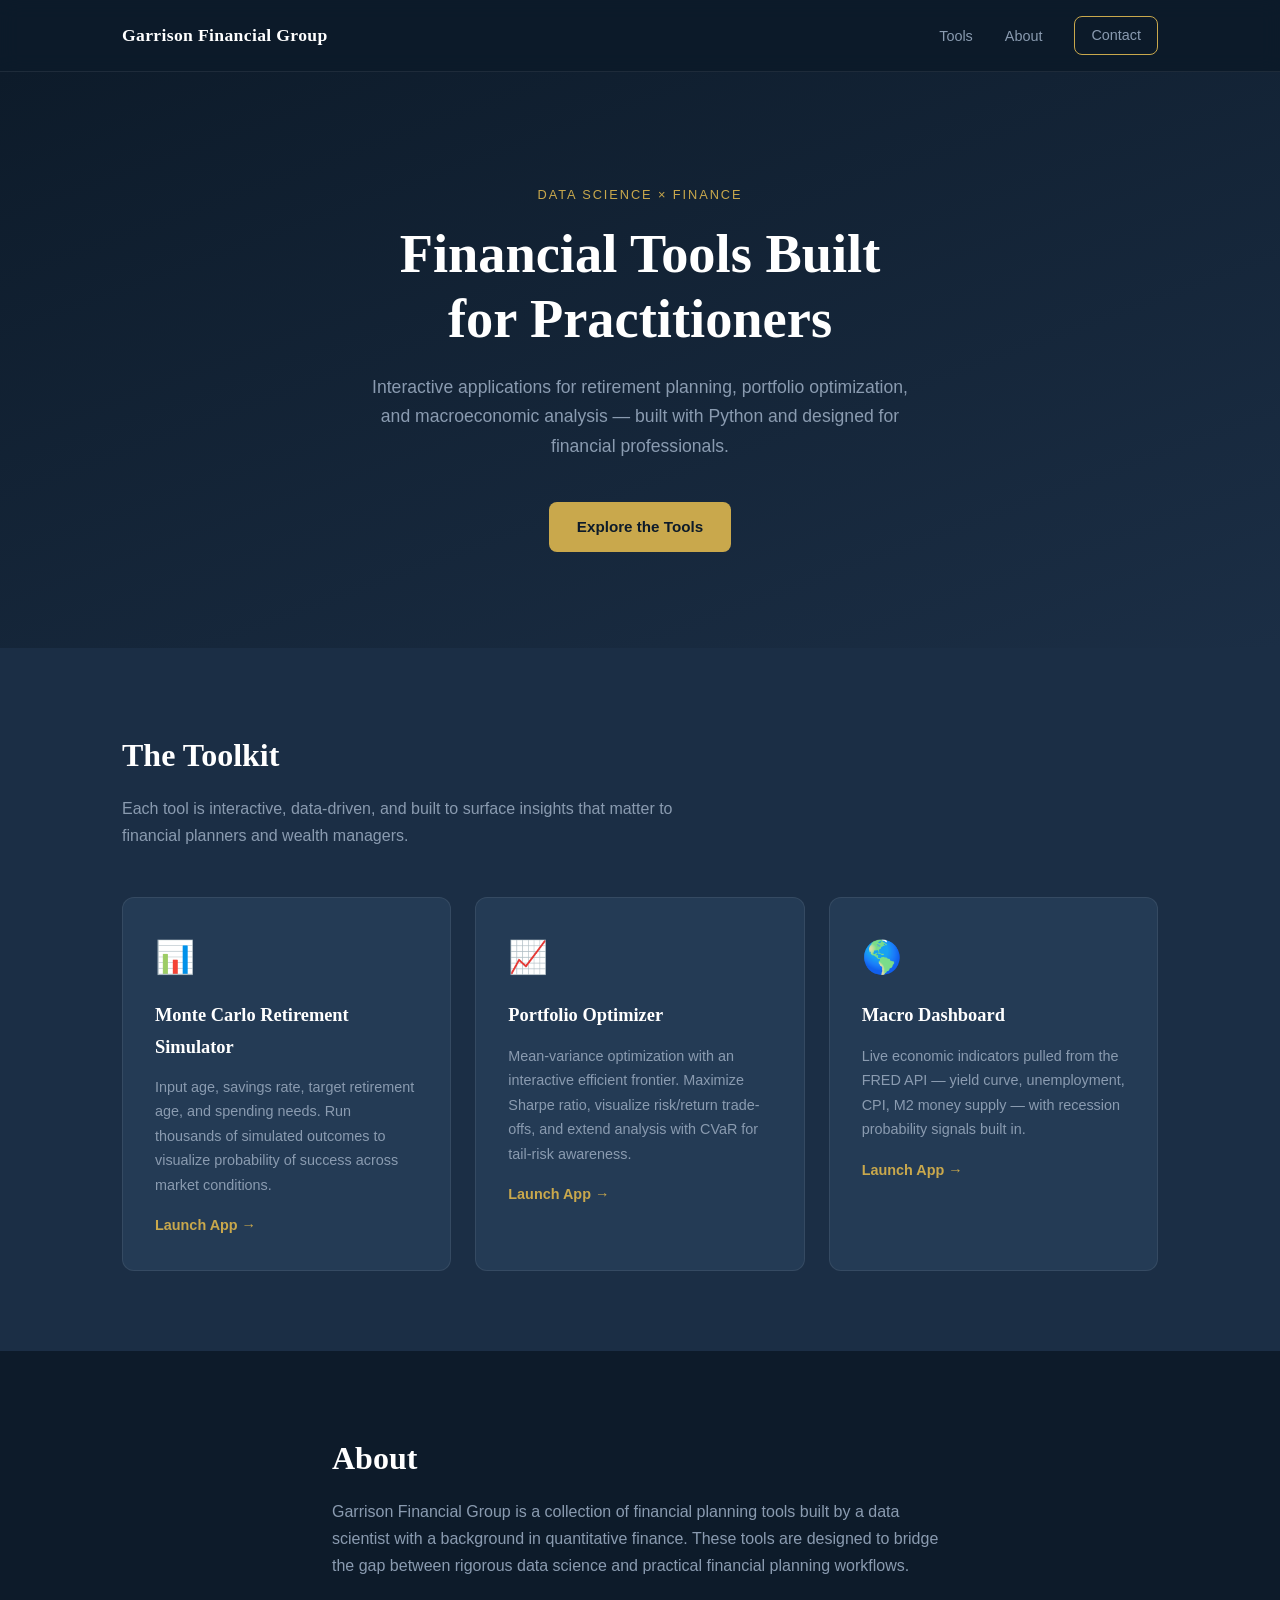
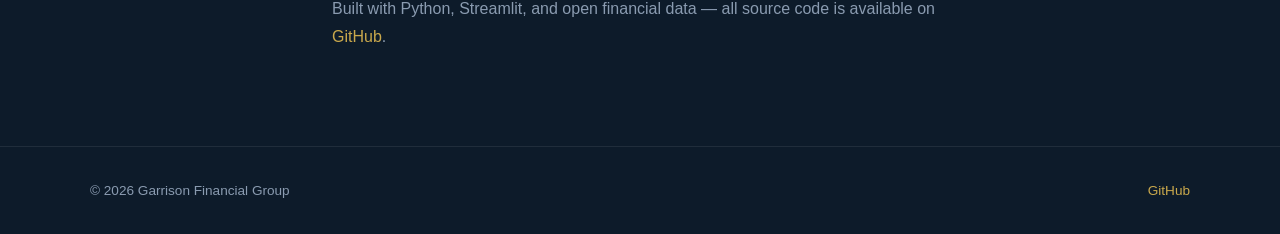
==== docs/index.html @ 246202d9 "feat: add Portfolio Optimizer embed page and landing card link - docs/portfolio-optimizer.html: full" ====
<!DOCTYPE html>
<html lang="en">
<head>
  <meta charset="UTF-8" />
  <meta name="viewport" content="width=device-width, initial-scale=1.0" />
  <title>Garrison Financial Group</title>
  <link rel="stylesheet" href="css/style.css" />
</head>
<body>

  <!-- Navigation -->
  <nav class="navbar">
    <div class="nav-inner">
      <span class="nav-logo">Garrison Financial Group</span>
      <ul class="nav-links">
        <li><a href="#tools">Tools</a></li>
        <li><a href="#about">About</a></li>
        <li><a href="mailto:your@email.com" class="btn-outline">Contact</a></li>
      </ul>
    </div>
  </nav>

  <!-- Hero -->
  <section class="hero">
    <div class="hero-inner">
      <p class="hero-eyebrow">Data Science &times; Finance</p>
      <h1 class="hero-headline">Financial Tools Built<br>for Practitioners</h1>
      <p class="hero-sub">
        Interactive applications for retirement planning, portfolio optimization,
        and macroeconomic analysis — built with Python and designed for financial professionals.
      </p>
      <a href="#tools" class="btn-primary">Explore the Tools</a>
    </div>
  </section>

  <!-- Tools -->
  <section class="tools" id="tools">
    <div class="section-inner">
      <h2 class="section-title">The Toolkit</h2>
      <p class="section-sub">Each tool is interactive, data-driven, and built to surface insights that matter to financial planners and wealth managers.</p>

      <div class="tool-grid">

        <div class="tool-card">
          <div class="tool-icon">&#x1F4CA;</div>
          <h3>Monte Carlo Retirement Simulator</h3>
          <p>
            Input age, savings rate, target retirement age, and spending needs.
            Run thousands of simulated outcomes to visualize probability of success
            across market conditions.
          </p>
          <a href="/monte-carlo.html" class="btn-card">Launch App &rarr;</a>
        </div>

        <div class="tool-card">
          <div class="tool-icon">&#x1F4C8;</div>
          <h3>Portfolio Optimizer</h3>
          <p>
            Mean-variance optimization with an interactive efficient frontier.
            Maximize Sharpe ratio, visualize risk/return trade-offs, and extend
            analysis with CVaR for tail-risk awareness.
          </p>
          <a href="/portfolio-optimizer.html" class="btn-card">Launch App &rarr;</a>
        </div>

        <div class="tool-card">
          <div class="tool-icon">&#x1F30E;</div>
          <h3>Macro Dashboard</h3>
          <p>
            Live economic indicators pulled from the FRED API — yield curve,
            unemployment, CPI, M2 money supply — with recession probability
            signals built in.
          </p>
          <a href="#" class="btn-card" target="_blank" rel="noopener">Launch App &rarr;</a>
        </div>

      </div>
    </div>
  </section>

  <!-- About -->
  <section class="about" id="about">
    <div class="section-inner about-inner">
      <div class="about-text">
        <h2 class="section-title">About</h2>
        <p>
          Garrison Financial Group is a collection of financial planning tools
          built by a data scientist with a background in quantitative finance.
          These tools are designed to bridge the gap between rigorous data science
          and practical financial planning workflows.
        </p>
        <p>
          Built with Python, Streamlit, and open financial data — all source code
          is available on <a href="https://github.com/yourusername/garrison-financial-group" target="_blank" rel="noopener">GitHub</a>.
        </p>
      </div>
    </div>
  </section>

  <!-- Footer -->
  <footer class="footer">
    <div class="footer-inner">
      <span>&copy; 2026 Garrison Financial Group</span>
      <a href="https://github.com/yourusername/garrison-financial-group" target="_blank" rel="noopener">GitHub</a>
    </div>
  </footer>

  <script src="js/main.js"></script>
</body>
</html>
---- docs/css/style.css ----
/* =============================================
   Garrison Financial Group — Stylesheet
   ============================================= */

/* --- Reset & Base --- */
*, *::before, *::after {
  box-sizing: border-box;
  margin: 0;
  padding: 0;
}

:root {
  --navy:       #0d1b2a;
  --navy-mid:   #1b2e45;
  --navy-light: #243b55;
  --gold:       #c9a84c;
  --gold-light: #e0c068;
  --white:      #ffffff;
  --off-white:  #f4f6f9;
  --text-muted: #8a9bb0;
  --border:     rgba(255,255,255,0.08);

  --font-sans: 'Georgia', 'Times New Roman', serif;
  --font-ui:   -apple-system, BlinkMacSystemFont, 'Segoe UI', Roboto, sans-serif;

  --max-width: 1100px;
  --radius: 8px;
}

html {
  scroll-behavior: smooth;
}

body {
  font-family: var(--font-ui);
  background-color: var(--navy);
  color: var(--white);
  line-height: 1.7;
  -webkit-font-smoothing: antialiased;
}

a {
  color: var(--gold);
  text-decoration: none;
  transition: color 0.2s;
}

a:hover {
  color: var(--gold-light);
}

/* --- Navbar --- */
.navbar {
  position: sticky;
  top: 0;
  z-index: 100;
  background: rgba(13, 27, 42, 0.92);
  backdrop-filter: blur(10px);
  border-bottom: 1px solid var(--border);
}

.nav-inner {
  max-width: var(--max-width);
  margin: 0 auto;
  padding: 1rem 2rem;
  display: flex;
  align-items: center;
  justify-content: space-between;
}

.nav-logo {
  font-family: var(--font-sans);
  font-size: 1.1rem;
  font-weight: bold;
  color: var(--white);
  letter-spacing: 0.02em;
}

.nav-links {
  list-style: none;
  display: flex;
  gap: 2rem;
  align-items: center;
}

.nav-links a {
  color: var(--text-muted);
  font-size: 0.9rem;
  transition: color 0.2s;
}

.nav-links a:hover {
  color: var(--white);
}

/* --- Buttons --- */
.btn-primary {
  display: inline-block;
  padding: 0.75rem 1.75rem;
  background: var(--gold);
  color: var(--navy);
  font-weight: 600;
  font-size: 0.95rem;
  border-radius: var(--radius);
  transition: background 0.2s, transform 0.1s;
}

.btn-primary:hover {
  background: var(--gold-light);
  color: var(--navy);
  transform: translateY(-1px);
}

.btn-outline {
  display: inline-block;
  padding: 0.4rem 1rem;
  border: 1px solid var(--gold);
  color: var(--gold);
  border-radius: var(--radius);
  font-size: 0.85rem;
  transition: all 0.2s;
}

.btn-outline:hover {
  background: var(--gold);
  color: var(--navy);
}

.btn-card {
  display: inline-block;
  margin-top: 1rem;
  font-size: 0.9rem;
  font-weight: 600;
  color: var(--gold);
  transition: color 0.2s;
}

.btn-card:hover {
  color: var(--gold-light);
}

/* --- Hero --- */
.hero {
  padding: 7rem 2rem 6rem;
  text-align: center;
  background: linear-gradient(160deg, var(--navy) 0%, var(--navy-mid) 100%);
}

.hero-inner {
  max-width: 720px;
  margin: 0 auto;
}

.hero-eyebrow {
  font-size: 0.8rem;
  letter-spacing: 0.15em;
  text-transform: uppercase;
  color: var(--gold);
  margin-bottom: 1rem;
}

.hero-headline {
  font-family: var(--font-sans);
  font-size: clamp(2.2rem, 5vw, 3.4rem);
  font-weight: bold;
  line-height: 1.2;
  margin-bottom: 1.25rem;
  color: var(--white);
}

.hero-sub {
  font-size: 1.1rem;
  color: var(--text-muted);
  max-width: 560px;
  margin: 0 auto 2.5rem;
}

/* --- Sections --- */
.section-inner {
  max-width: var(--max-width);
  margin: 0 auto;
  padding: 0 2rem;
}

.section-title {
  font-family: var(--font-sans);
  font-size: 2rem;
  font-weight: bold;
  margin-bottom: 0.75rem;
  color: var(--white);
}

.section-sub {
  color: var(--text-muted);
  font-size: 1rem;
  max-width: 600px;
  margin-bottom: 3rem;
}

/* --- Tools Section --- */
.tools {
  padding: 5rem 2rem;
  background: var(--navy-mid);
}

.tool-grid {
  display: grid;
  grid-template-columns: repeat(auto-fit, minmax(300px, 1fr));
  gap: 1.5rem;
}

.tool-card {
  background: var(--navy-light);
  border: 1px solid var(--border);
  border-radius: calc(var(--radius) * 1.5);
  padding: 2rem;
  transition: transform 0.2s, border-color 0.2s;
}

.tool-card:hover {
  transform: translateY(-4px);
  border-color: rgba(201, 168, 76, 0.3);
}

.tool-icon {
  font-size: 2rem;
  margin-bottom: 1rem;
}

.tool-card h3 {
  font-family: var(--font-sans);
  font-size: 1.15rem;
  margin-bottom: 0.75rem;
  color: var(--white);
}

.tool-card p {
  font-size: 0.9rem;
  color: var(--text-muted);
  line-height: 1.7;
}

/* --- About Section --- */
.about {
  padding: 5rem 2rem;
  background: var(--navy);
}

.about-inner {
  max-width: 680px;
}

.about-text p {
  color: var(--text-muted);
  font-size: 1rem;
  margin-bottom: 1rem;
}

/* --- Footer --- */
.footer {
  padding: 2rem;
  border-top: 1px solid var(--border);
  background: var(--navy);
}

.footer-inner {
  max-width: var(--max-width);
  margin: 0 auto;
  display: flex;
  justify-content: space-between;
  align-items: center;
  font-size: 0.85rem;
  color: var(--text-muted);
}

/* =============================================
   App embed page  (docs/monte-carlo.html etc.)
   Layout and loading overlay are handled in
   page-scoped <style> + JS; only shared
   chrome components are defined here.
   ============================================= */

/* Slim branded bar below the navbar */
.app-bar {
  background: var(--navy-mid);
  border-bottom: 1px solid var(--border);
}

.app-bar-inner {
  max-width: var(--max-width);
  margin: 0 auto;
  padding: 0.55rem 2rem;
  display: flex;
  align-items: center;
  gap: 1rem;
}

.app-bar-back {
  font-size: 0.82rem;
  color: var(--text-muted);
  transition: color 0.2s;
  white-space: nowrap;
}

.app-bar-back:hover {
  color: var(--gold);
}

.app-bar-title {
  flex: 1;
  font-size: 0.9rem;
  font-weight: 600;
  color: var(--white);
  display: flex;
  align-items: center;
  gap: 0.5rem;
}

.app-bar-icon { font-size: 1rem; }

.app-bar-external {
  font-size: 1.1rem;
  color: var(--text-muted);
  transition: color 0.2s;
  line-height: 1;
}

.app-bar-external:hover { color: var(--gold); }

/* --- Responsive --- */
@media (max-width: 640px) {
  .nav-links { display: none; }
  .hero { padding: 4rem 1.5rem; }
  .tools, .about { padding: 3rem 1.5rem; }
  .tool-grid { grid-template-columns: 1fr; }
  .footer-inner { flex-direction: column; gap: 0.5rem; text-align: center; }
}
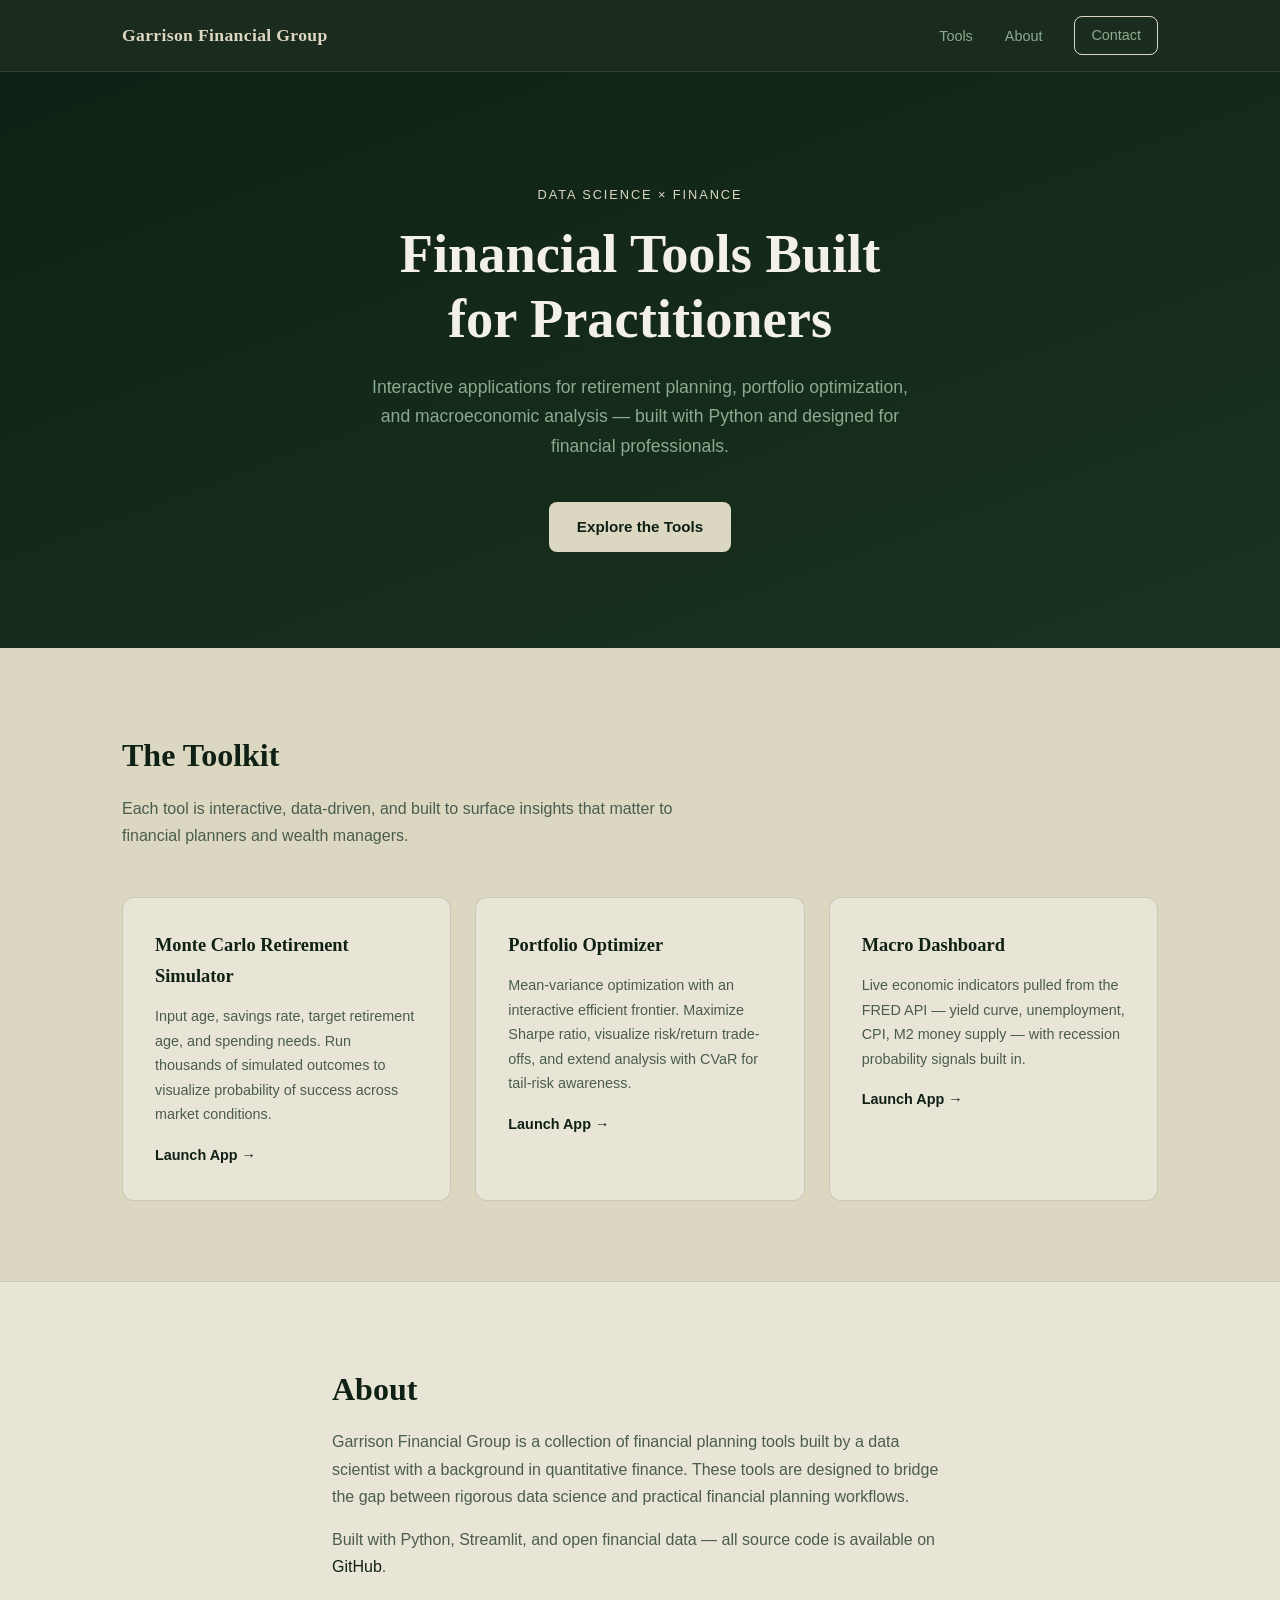
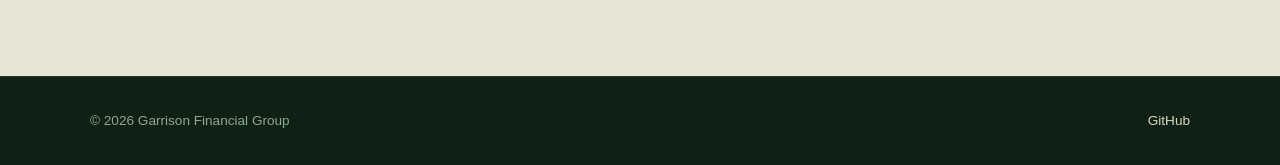
==== commit d97eb476: "fix: remove emojis and fix invisible button text Contrast fix: - Remove .hero a { color: var(--gold)" ====
--- a/docs/index.html
+++ b/docs/index.html
@@ -42,7 +42,6 @@
       <div class="tool-grid">
 
         <div class="tool-card">
-          <div class="tool-icon">&#x1F4CA;</div>
           <h3>Monte Carlo Retirement Simulator</h3>
           <p>
             Input age, savings rate, target retirement age, and spending needs.
@@ -53,7 +52,6 @@
         </div>
 
         <div class="tool-card">
-          <div class="tool-icon">&#x1F4C8;</div>
           <h3>Portfolio Optimizer</h3>
           <p>
             Mean-variance optimization with an interactive efficient frontier.
@@ -64,14 +62,13 @@
         </div>
 
         <div class="tool-card">
-          <div class="tool-icon">&#x1F30E;</div>
           <h3>Macro Dashboard</h3>
           <p>
             Live economic indicators pulled from the FRED API — yield curve,
             unemployment, CPI, M2 money supply — with recession probability
             signals built in.
           </p>
-          <a href="#" class="btn-card" target="_blank" rel="noopener">Launch App &rarr;</a>
+          <a href="/macro-dashboard.html" class="btn-card">Launch App &rarr;</a>
         </div>
 
       </div>
--- a/docs/css/style.css
+++ b/docs/css/style.css
@@ -1,5 +1,6 @@
 /* =============================================
    Garrison Financial Group — Stylesheet
+   Palette: forest green (#0f2114) + cream (#dbd7c1)
    ============================================= */
 
 /* --- Reset & Base --- */
@@ -10,19 +11,34 @@
 }
 
 :root {
-  --navy:       #0d1b2a;
-  --navy-mid:   #1b2e45;
-  --navy-light: #243b55;
-  --gold:       #c9a84c;
-  --gold-light: #e0c068;
-  --white:      #ffffff;
-  --off-white:  #f4f6f9;
-  --text-muted: #8a9bb0;
-  --border:     rgba(255,255,255,0.08);
-
+  /* ── Dark family (hero, navbar, footer, app-bar) ── */
+  --navy:       #0f2114;   /* darkest forest green              */
+  --navy-mid:   #1a3320;   /* mid forest — gradients, app-bar   */
+  --navy-light: #243b2c;   /* light forest — borders on dark bg */
+
+  /* ── Light family (tools, about, body) ── */
+  --cream:       #dbd7c1;  /* main page / tools section bg      */
+  --cream-light: #e8e5d6;  /* cards, about section bg           */
+  --cream-dark:  #cac6b0;  /* subtle dividers on cream bg       */
+
+  /* ── Accent ── */
+  --gold:       #dbd7c1;   /* cream — accent/highlight on dark  */
+  --gold-light: #e8e5d6;   /* lighter cream                     */
+
+  /* ── Typography ── */
+  --white:            #f2f0e8;   /* warm near-white — text on dark    */
+  --off-white:        #f7f6f1;   /* very light — subtle variant       */
+  --text-on-light:    #0f2114;   /* forest text on cream bg           */
+  --text-muted:       #8aab8f;   /* sage — muted text on dark bg      */
+  --text-muted-light: #4a5c4e;   /* sage — muted text on cream bg     */
+
+  /* ── Borders ── */
+  --border:       rgba(219,215,193,0.12); /* cream border on dark bg   */
+  --border-light: rgba(15,33,20,0.14);    /* forest border on cream bg */
+
+  /* ── Fonts & layout ── */
   --font-sans: 'Georgia', 'Times New Roman', serif;
   --font-ui:   -apple-system, BlinkMacSystemFont, 'Segoe UI', Roboto, sans-serif;
-
   --max-width: 1100px;
   --radius: 8px;
 }
@@ -31,30 +47,32 @@
   scroll-behavior: smooth;
 }
 
+/* Body defaults to the cream / light scheme */
 body {
   font-family: var(--font-ui);
-  background-color: var(--navy);
-  color: var(--white);
+  background-color: var(--cream);
+  color: var(--text-on-light);
   line-height: 1.7;
   -webkit-font-smoothing: antialiased;
 }
 
+/* Global links — forest on cream; overridden to cream in dark sections */
 a {
-  color: var(--gold);
+  color: var(--text-on-light);
   text-decoration: none;
   transition: color 0.2s;
 }
 
 a:hover {
-  color: var(--gold-light);
-}
-
-/* --- Navbar --- */
+  color: var(--navy-mid);
+}
+
+/* --- Navbar (dark) --- */
 .navbar {
   position: sticky;
   top: 0;
   z-index: 100;
-  background: rgba(13, 27, 42, 0.92);
+  background: rgba(15, 33, 20, 0.94);
   backdrop-filter: blur(10px);
   border-bottom: 1px solid var(--border);
 }
@@ -72,7 +90,7 @@
   font-family: var(--font-sans);
   font-size: 1.1rem;
   font-weight: bold;
-  color: var(--white);
+  color: var(--gold);
   letter-spacing: 0.02em;
 }
 
@@ -94,6 +112,7 @@
 }
 
 /* --- Buttons --- */
+/* Primary — cream fill on dark hero background */
 .btn-primary {
   display: inline-block;
   padding: 0.75rem 1.75rem;
@@ -111,6 +130,7 @@
   transform: translateY(-1px);
 }
 
+/* Outline — cream border/text on dark navbar */
 .btn-outline {
   display: inline-block;
   padding: 0.4rem 1rem;
@@ -126,24 +146,26 @@
   color: var(--navy);
 }
 
+/* Card CTA — forest text on cream card */
 .btn-card {
   display: inline-block;
   margin-top: 1rem;
   font-size: 0.9rem;
   font-weight: 600;
-  color: var(--gold);
+  color: var(--text-on-light);
   transition: color 0.2s;
 }
 
 .btn-card:hover {
-  color: var(--gold-light);
-}
-
-/* --- Hero --- */
+  color: var(--navy-mid);
+}
+
+/* --- Hero (dark) --- */
 .hero {
   padding: 7rem 2rem 6rem;
   text-align: center;
   background: linear-gradient(160deg, var(--navy) 0%, var(--navy-mid) 100%);
+  color: var(--white);           /* override light body default */
 }
 
 .hero-inner {
@@ -155,7 +177,7 @@
   font-size: 0.8rem;
   letter-spacing: 0.15em;
   text-transform: uppercase;
-  color: var(--gold);
+  color: var(--gold);            /* cream eyebrow on dark green */
   margin-bottom: 1rem;
 }
 
@@ -175,7 +197,7 @@
   margin: 0 auto 2.5rem;
 }
 
-/* --- Sections --- */
+/* --- Section shared --- */
 .section-inner {
   max-width: var(--max-width);
   margin: 0 auto;
@@ -187,20 +209,20 @@
   font-size: 2rem;
   font-weight: bold;
   margin-bottom: 0.75rem;
-  color: var(--white);
+  color: var(--text-on-light);   /* forest on cream sections */
 }
 
 .section-sub {
-  color: var(--text-muted);
+  color: var(--text-muted-light);
   font-size: 1rem;
   max-width: 600px;
   margin-bottom: 3rem;
 }
 
-/* --- Tools Section --- */
+/* --- Tools Section (cream / light) --- */
 .tools {
   padding: 5rem 2rem;
-  background: var(--navy-mid);
+  background: var(--cream);
 }
 
 .tool-grid {
@@ -210,40 +232,37 @@
 }
 
 .tool-card {
-  background: var(--navy-light);
-  border: 1px solid var(--border);
+  background: var(--cream-light);
+  border: 1px solid var(--border-light);
   border-radius: calc(var(--radius) * 1.5);
   padding: 2rem;
-  transition: transform 0.2s, border-color 0.2s;
+  transition: transform 0.2s, border-color 0.2s, box-shadow 0.2s;
 }
 
 .tool-card:hover {
   transform: translateY(-4px);
-  border-color: rgba(201, 168, 76, 0.3);
-}
-
-.tool-icon {
-  font-size: 2rem;
-  margin-bottom: 1rem;
+  border-color: rgba(15, 33, 20, 0.35);
+  box-shadow: 0 8px 24px rgba(15, 33, 20, 0.10);
 }
 
 .tool-card h3 {
   font-family: var(--font-sans);
   font-size: 1.15rem;
   margin-bottom: 0.75rem;
-  color: var(--white);
+  color: var(--text-on-light);
 }
 
 .tool-card p {
   font-size: 0.9rem;
-  color: var(--text-muted);
+  color: var(--text-muted-light);
   line-height: 1.7;
 }
 
-/* --- About Section --- */
+/* --- About Section (slightly darker cream for visual rhythm) --- */
 .about {
   padding: 5rem 2rem;
-  background: var(--navy);
+  background: var(--cream-light);
+  border-top: 1px solid var(--border-light);
 }
 
 .about-inner {
@@ -251,16 +270,25 @@
 }
 
 .about-text p {
-  color: var(--text-muted);
+  color: var(--text-muted-light);
   font-size: 1rem;
   margin-bottom: 1rem;
 }
 
-/* --- Footer --- */
+/* --- Footer (dark — mirrors navbar) --- */
 .footer {
   padding: 2rem;
   border-top: 1px solid var(--border);
   background: var(--navy);
+  color: var(--text-muted);
+}
+
+.footer a {
+  color: var(--gold);
+}
+
+.footer a:hover {
+  color: var(--gold-light);
 }
 
 .footer-inner {
@@ -273,11 +301,15 @@
   color: var(--text-muted);
 }
 
+/* hr dividers */
+hr {
+  border-color: var(--border-light);
+}
+
 /* =============================================
-   App embed page  (docs/monte-carlo.html etc.)
-   Layout and loading overlay are handled in
-   page-scoped <style> + JS; only shared
-   chrome components are defined here.
+   App embed pages  (monte-carlo.html etc.)
+   Navbar + app-bar stay dark (forest) for
+   contrast against the embedded Streamlit apps.
    ============================================= */
 
 /* Slim branded bar below the navbar */
@@ -315,8 +347,6 @@
   align-items: center;
   gap: 0.5rem;
 }
-
-.app-bar-icon { font-size: 1rem; }
 
 .app-bar-external {
   font-size: 1.1rem;
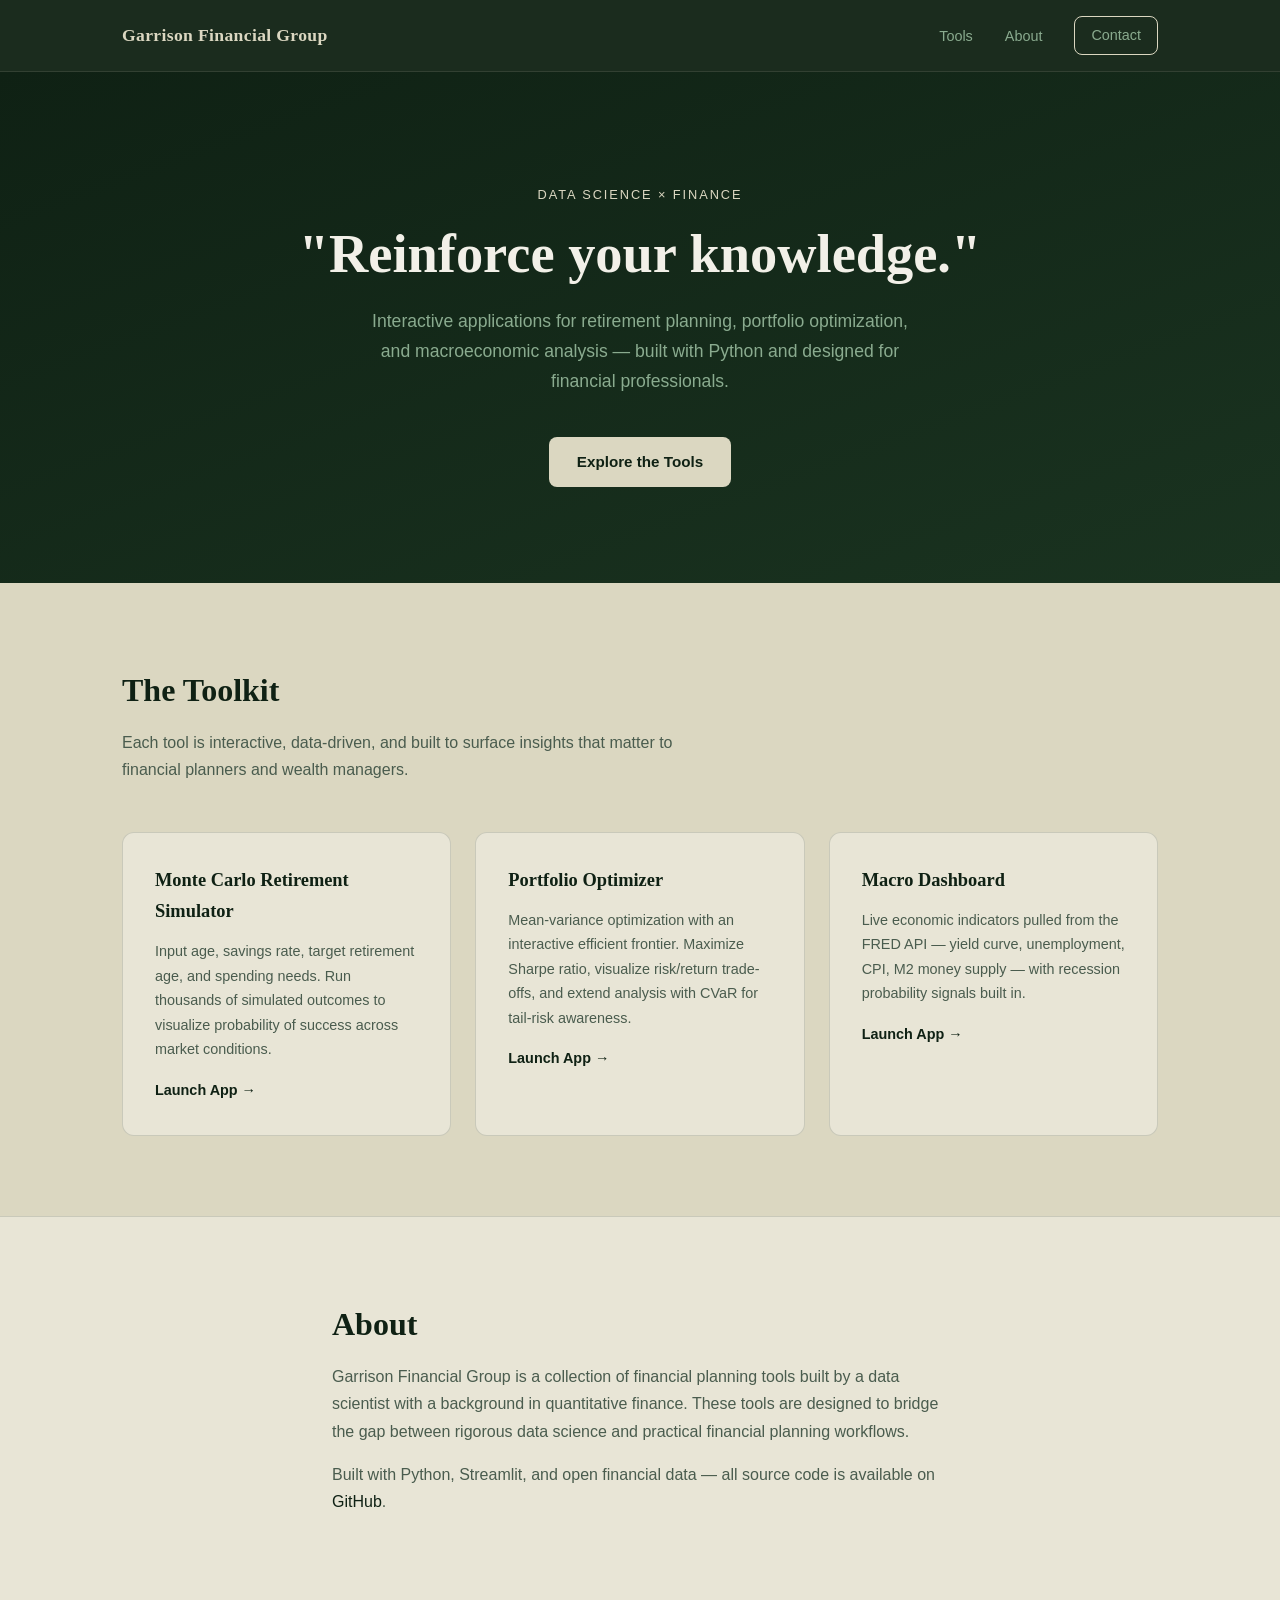
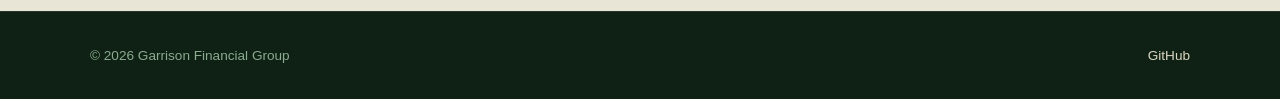
==== commit 1bd22cbe: "start tweaking website design" ====
--- a/docs/index.html
+++ b/docs/index.html
@@ -24,7 +24,7 @@
   <section class="hero">
     <div class="hero-inner">
       <p class="hero-eyebrow">Data Science &times; Finance</p>
-      <h1 class="hero-headline">Financial Tools Built<br>for Practitioners</h1>
+      <h1 class="hero-headline", style="white-space: nowrap;">"Reinforce your knowledge."</h1>
       <p class="hero-sub">
         Interactive applications for retirement planning, portfolio optimization,
         and macroeconomic analysis — built with Python and designed for financial professionals.
@@ -88,7 +88,7 @@
         </p>
         <p>
           Built with Python, Streamlit, and open financial data — all source code
-          is available on <a href="https://github.com/yourusername/garrison-financial-group" target="_blank" rel="noopener">GitHub</a>.
+          is available on <a href="https://github.com/mgptk/garrison-financial-group" target="_blank" rel="noopener">GitHub</a>.
         </p>
       </div>
     </div>
@@ -98,7 +98,7 @@
   <footer class="footer">
     <div class="footer-inner">
       <span>&copy; 2026 Garrison Financial Group</span>
-      <a href="https://github.com/yourusername/garrison-financial-group" target="_blank" rel="noopener">GitHub</a>
+      <a href="https://github.com/mgptk/garrison-financial-group" target="_blank" rel="noopener">GitHub</a>
     </div>
   </footer>
 
--- a/docs/css/style.css
+++ b/docs/css/style.css
@@ -90,7 +90,7 @@
   font-family: var(--font-sans);
   font-size: 1.1rem;
   font-weight: bold;
-  color: var(--gold);
+  color: var(--gold) !important;
   letter-spacing: 0.02em;
 }
 
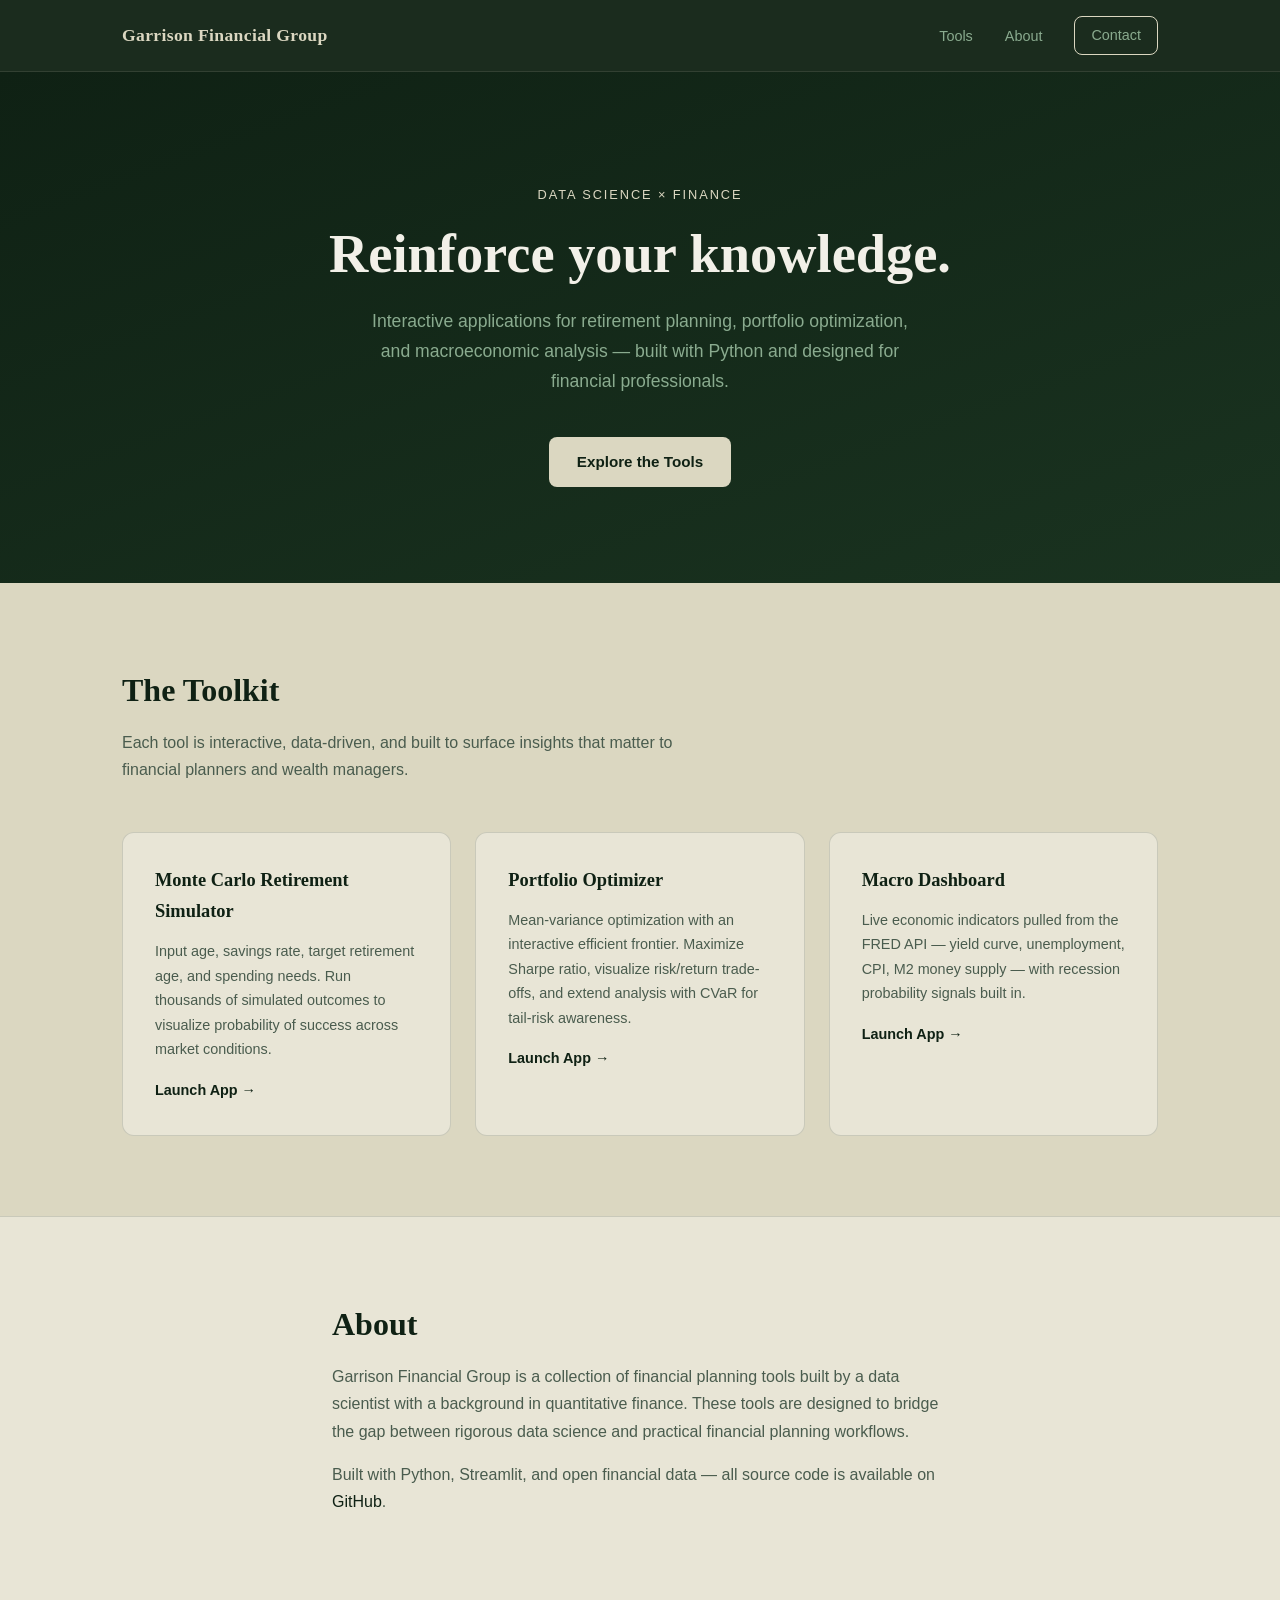
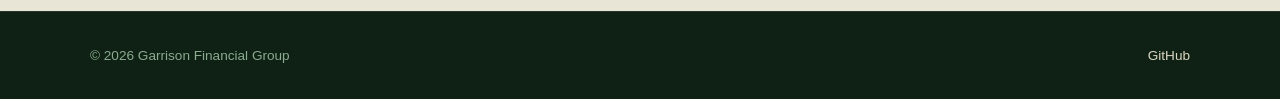
==== commit d1229fc6: "start tweaking website design" ====
--- a/docs/index.html
+++ b/docs/index.html
@@ -24,7 +24,7 @@
   <section class="hero">
     <div class="hero-inner">
       <p class="hero-eyebrow">Data Science &times; Finance</p>
-      <h1 class="hero-headline", style="white-space: nowrap;">"Reinforce your knowledge."</h1>
+      <h1 class="hero-headline", style="white-space: nowrap;">Reinforce your knowledge.</h1>
       <p class="hero-sub">
         Interactive applications for retirement planning, portfolio optimization,
         and macroeconomic analysis — built with Python and designed for financial professionals.
